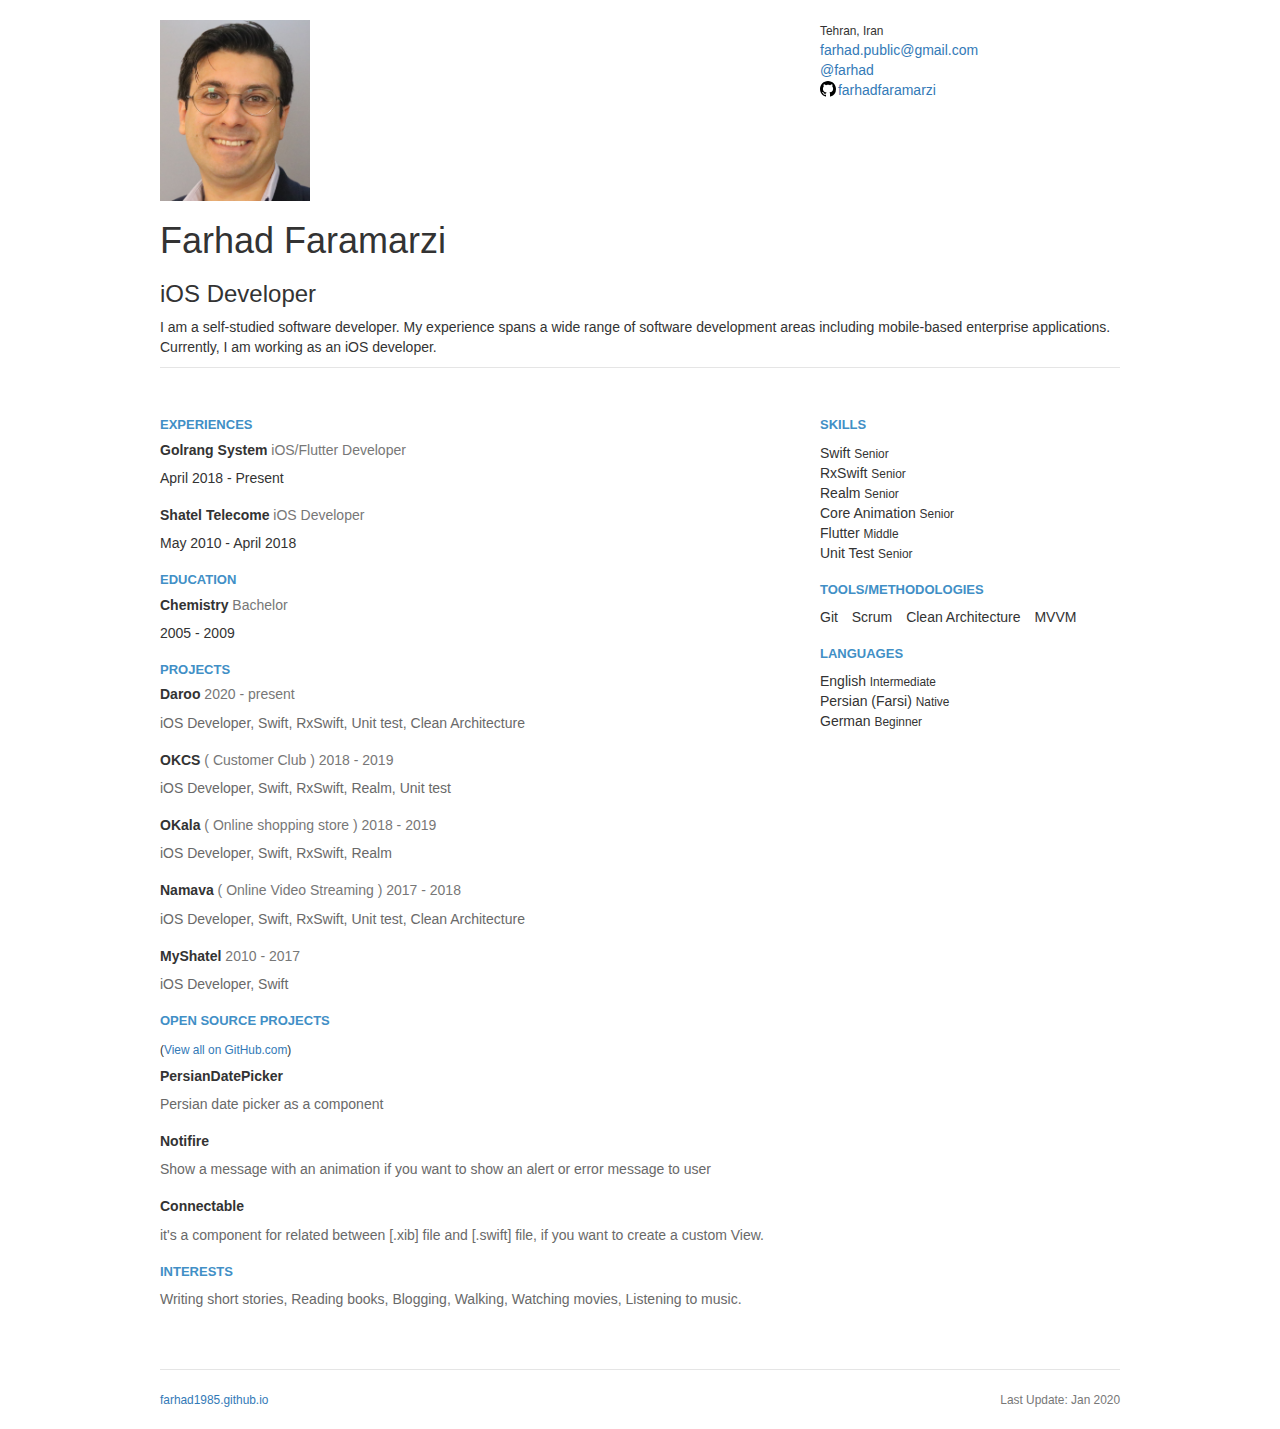
==== index.html @ e3c76b99 "Update index.html" ====
<!doctype html> <html class=no-js> <head> <meta charset=utf-8> <meta name=description content="Farhad Faramarzi, iOS Developer"> <meta name=viewport content="width=device-width, initial-scale=1"> <title>Farhad Faramarzi</title> <link rel=apple-touch-icon href=apple-touch-icon.png>  <link rel=stylesheet href=styles/main.css> </head> <body> <!--[if lt IE 10]>
<p class="browserupgrade">You are using an <strong>outdated</strong> browser. Please <a href="http://browsehappy.com/">upgrade
 your browser</a> to improve your experience.</p>
<![endif]--> 
<div class=container> 
    <div class=header> 
        <div class=row> 
            <div class=col-xs-8>
                <img width="150" src="./pic.png" /> 
                <h1> Farhad Faramarzi </h1> 
                <h3>iOS Developer </h3> 
            </div> <div class=col-xs-4> <div> 
                <small> Tehran, Iran </small> 
            </div> 
            
            <div>
                <a href=mailto:farhad.public@gmail.com>farhad.public@gmail.com</a>
            </div> 
            
            <div> 
                <a href=https://twitter.com/PublicFarhad target=_blank>@farhad</a> 
            </div> 
            
            <div> 
                <a href=https://github.com/farhad1985 target=_blank> 
                    <svg aria-hidden=true class="octicon octicon-mark-github"> 
                        <path d="M8 0C3.58 0 0 3.58 0 8c0 3.54 2.29 6.53 5.47 7.59.4.07.55-.17.55-.38 0-.19-.01-.82-.01-1.49-2.01.37-2.53-.49-2.69-.94-.09-.23-.48-.94-.82-1.13-.28-.15-.68-.52-.01-.53.63-.01 1.08.58 1.23.82.72 1.21 1.87.87 2.33.66.07-.52.28-.87.51-1.07-1.78-.2-3.64-.89-3.64-3.95 0-.87.31-1.59.82-2.15-.08-.2-.36-1.02.08-2.12 0 0 .67-.21 2.2.82.64-.18 1.32-.27 2-.27.68 0 1.36.09 2 .27 1.53-1.04 2.2-.82 2.2-.82.44 1.1.16 1.92.08 2.12.51.56.82 1.27.82 2.15 0 3.07-1.87 3.75-3.65 3.95.29.25.54.73.54 1.48 0 1.07-.01 1.93-.01 2.2 0 .21.15.46.55.38A8.013 8.013 0 0 0 16 8c0-4.42-3.58-8-8-8z">
                        </path> 
                    </svg> farhadfaramarzi 
                </a> 
                </div> 
            </div> 
        </div> 
        
        <p> I am a self-studied software developer. My experience spans a wide range of software development areas including mobile-based enterprise applications. <br> Currently, I am working as an iOS developer. </p> 
    </div> 
    
    <div class=content> 
        <div class=row> 
            <div class="col-xs-4 pull-right"> 
                <section> 
                    <h4> Skills </h4> 
                    <article> 
                        <ul class=list-unstyled>
                             <li> Swift <small>Senior</small> </li> 
                             <li> RxSwift <small>Senior</small> </li> 
                             <li> Realm <small>Senior</small> </li> 
                             <li> Core Animation <small>Senior</small> </li> 
                             <li> Flutter <small>Middle</small> </li> 
                             <li> Unit Test <small>Senior</small> </li> 
                            </ul> 
                        </article> </section> 
                        
                        <section> 
                            <h4> Tools/Methodologies </h4> 
                            <article> <ul class=list-inline> 
                                <li> Git </li> 
                                <li> Scrum </li> 
                                <li>Clean Architecture</li> 
                                <li>MVVM</li> </ul> 
                            </article> 
                        </section> 
                        
                        <section> 
                            <h4> Languages </h4> 
                            <article> 
                                <ul class=list-unstyled> 
                                    <li> English <small>Intermediate</small> </li> 
                                    <li> Persian (Farsi) <small>Native</small> </li>
                                    <li> German <small>Beginner</small> </li> 
                                </ul> 
                            </article> 
                        </section>
                    </div> 
                    
                    <div class="col-xs-8 pull-left"> 
                        <section> 
                            <h4> Experiences </h4>
                             <article> 
                                 <h5>Golrang System 
                                     <small>iOS/Flutter Developer</small> 
                                    </h5> 
                                    <time>April 2018 - Present</time> 
                                </article> 
                                    
                                <article> 
                                    <h5>Shatel Telecome 
                                        <small>iOS Developer</small> 
                                    </h5> 
                                    <time>May 2010 - April 2018</time> 
                                </article> 
                            </section> 
                            
                            <section> 
                                <h4> Education </h4> 
                                <article> 
                                    <h5>Chemistry 
                                        <small>Bachelor</small> 
                                    </h5> 
                                    <time>2005 - 2009</time> 
                                </article> 
                            </section> 
                            
                            <section> 
                                <h4> Projects </h4>
                                <article> 
                                    <h5> Daroo 
                                        <small>
                                            <time>2020 - present</time>
                                        </small> 
                                    </h5> 
                                    <p>iOS Developer, Swift, RxSwift, Unit test, Clean Architecture</p> 
                                </article> 
                                
                                <article> 
                                    <h5>OKCS 
                                        <small>( Customer Club )</small> 
                                        <small>
                                            <time>2018 - 2019</time>
                                        </small> 
                                    </h5> 
                                    <p>iOS Developer, Swift, RxSwift, Realm, Unit test</p> 
                                </article> 
                                
                                <article> 
                                    <h5>OKala 
                                        <small>( Online shopping store )</small>
                                        <small><time>2018 - 2019</time></small> 
                                    </h5>
                                     <p>iOS Developer, Swift, RxSwift, Realm</p> 
                                    </article>
                                    
                                    <article>
                                         <h5>Namava 
                                             <small>( Online Video Streaming )</small> 
                                             <small><time>2017 - 2018</time></small> 
                                        </h5> 
                                        <p>iOS Developer, Swift, RxSwift, Unit test, Clean Architecture</p>
                                    </article> 
                                         
                                    <article> 
                                        <h5>MyShatel 
                                            <small>
                                                <time>2010 - 2017</time>
                                            </small> 
                                        </h5> 
                                        <p>iOS Developer, Swift</p> 
                                    </article> 
                                </section> 

                                <section> 
                                    <h4> Open Source Projects </h4> 
                                    <small>(<a href="https://github.com/farhad1985?tab=repositories" target=_blank>View all on GitHub.com</a>)</small> 
                                    <article> 
                                        <h5>PersianDatePicker</h5> 
                                        <p>Persian date picker as a component</p> 
                                    </article>
                                    
                                    <article> 
                                        <h5>Notifire</h5> 
                                        <p>Show a message with an animation if you want to show an alert or error message to user </p> 
                                    </article>
                                    
                                    <article> 
                                        <h5>Connectable</h5>
                                         <p>it's a component for related between [.xib] file and [.swift] file, if you want to create a custom View.</p> 
                                    </article>
                                </section>
                                
                                <section> 
                                    <h4> Interests </h4> 
                                    <p> Writing short stories, Reading books, Blogging, Walking, Watching movies, Listening to music. </p> 
                                </section>
                            </div> 
                        </div> 
                    </div> 
                    
                    <div class=footer> 
                        <div class=pull-left> 
                            <small> <a href="http://farhad1985.github.io/">farhad1985.github.io</a> </small> 
                        </div> 
                        
                        <div class=pull-right> 
                            <small> Last Update: Jan 2020 </small>
                         </div> 
                        </div> 
                    </div>
                 </body>
                  </html>
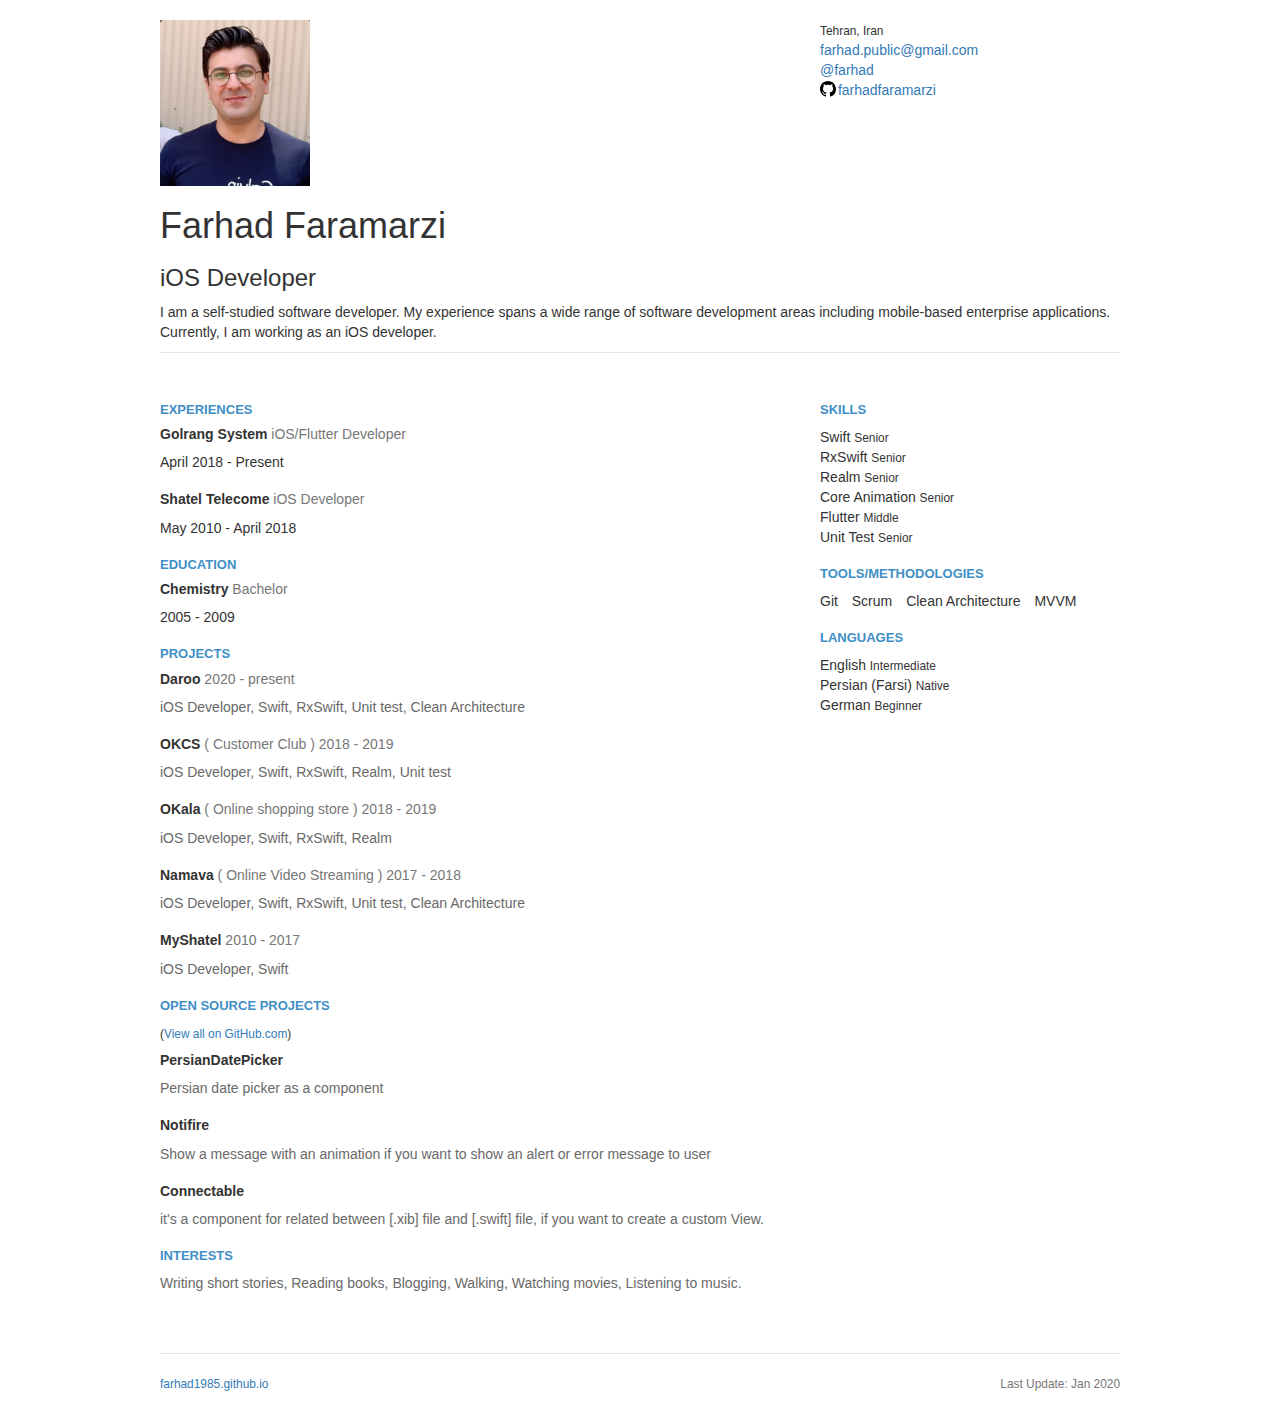
==== commit 0f642f6b: "Update index.html" ====
--- a/index.html
+++ b/index.html
@@ -6,7 +6,7 @@
     <div class=header> 
         <div class=row> 
             <div class=col-xs-8>
-                <img width="150" src="./pic.png" /> 
+                <img width="150" src="./pic.jpg" /> 
                 <h1> Farhad Faramarzi </h1> 
                 <h3>iOS Developer </h3> 
             </div> <div class=col-xs-4> <div> 
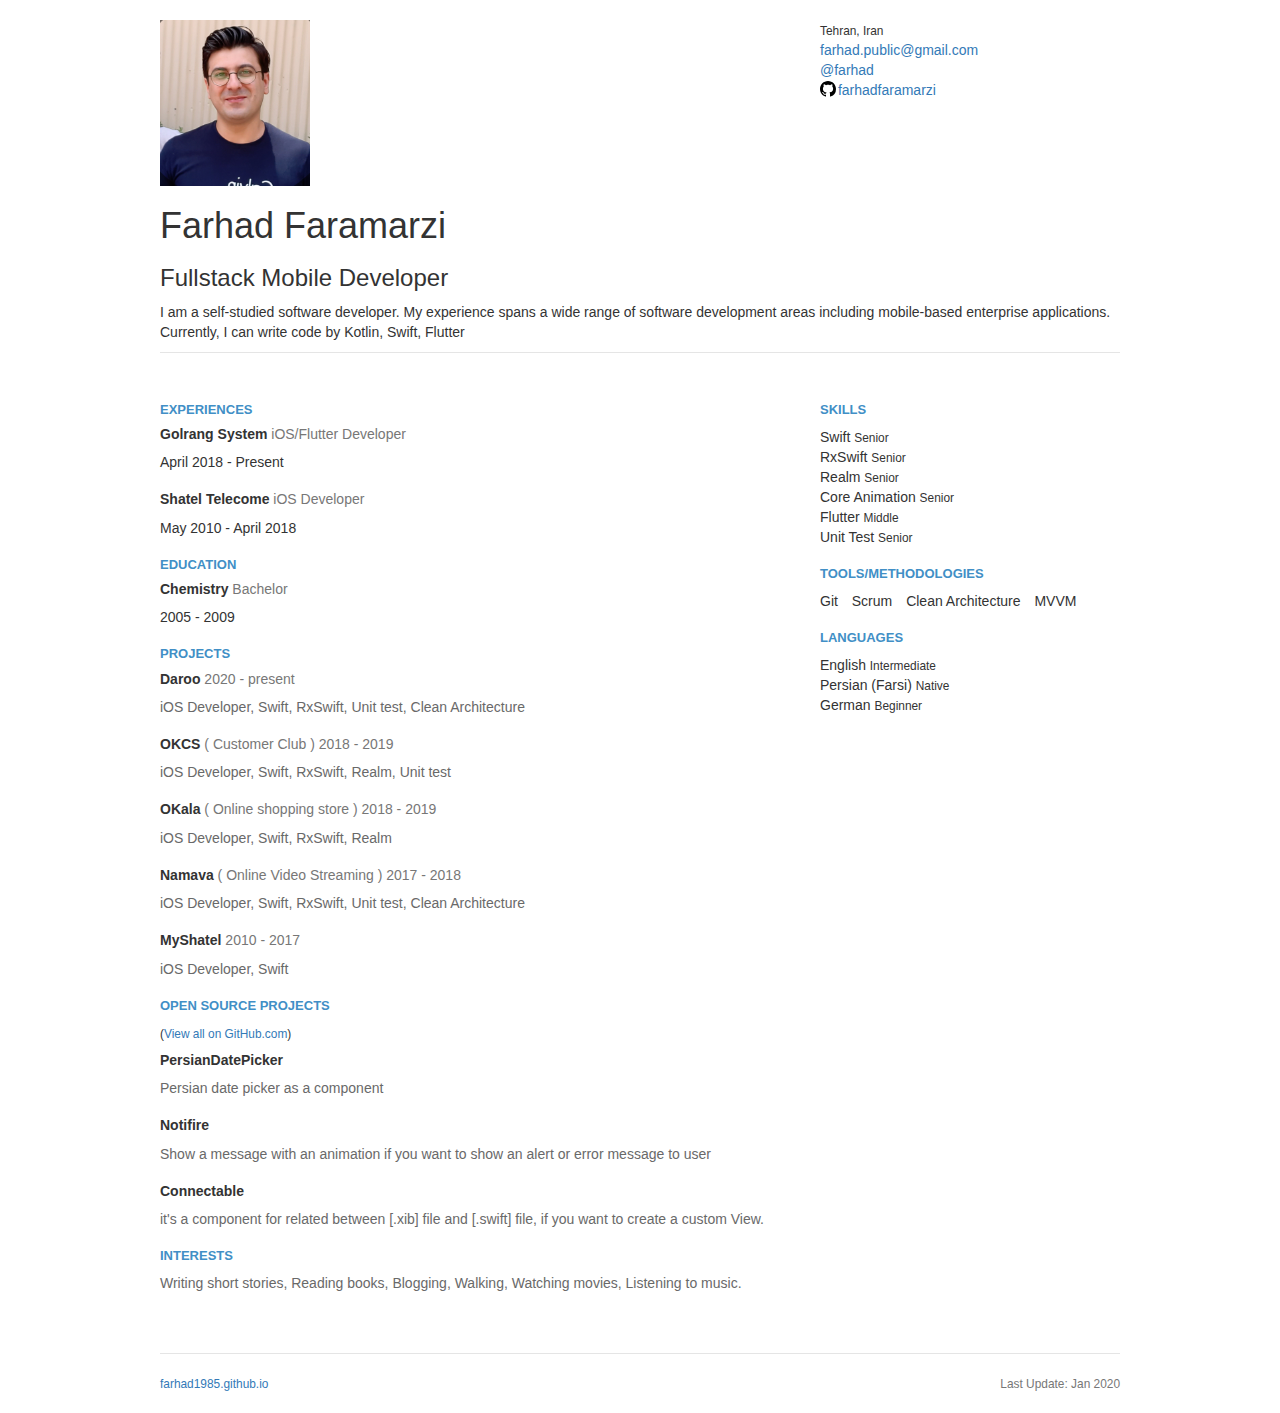
==== commit aebf8153: "Update index.html" ====
--- a/index.html
+++ b/index.html
@@ -6,9 +6,9 @@
     <div class=header> 
         <div class=row> 
             <div class=col-xs-8>
-                <img width="150" src="./pic.jpg" /> 
+                <img width="150" src="./pic.jpg" alt="Avatar" /> 
                 <h1> Farhad Faramarzi </h1> 
-                <h3>iOS Developer </h3> 
+                <h3>Fullstack Mobile Developer </h3> 
             </div> <div class=col-xs-4> <div> 
                 <small> Tehran, Iran </small> 
             </div> 
@@ -32,7 +32,7 @@
             </div> 
         </div> 
         
-        <p> I am a self-studied software developer. My experience spans a wide range of software development areas including mobile-based enterprise applications. <br> Currently, I am working as an iOS developer. </p> 
+        <p> I am a self-studied software developer. My experience spans a wide range of software development areas including mobile-based enterprise applications. <br> Currently, I can write code by Kotlin, Swift, Flutter </p> 
     </div> 
     
     <div class=content> 
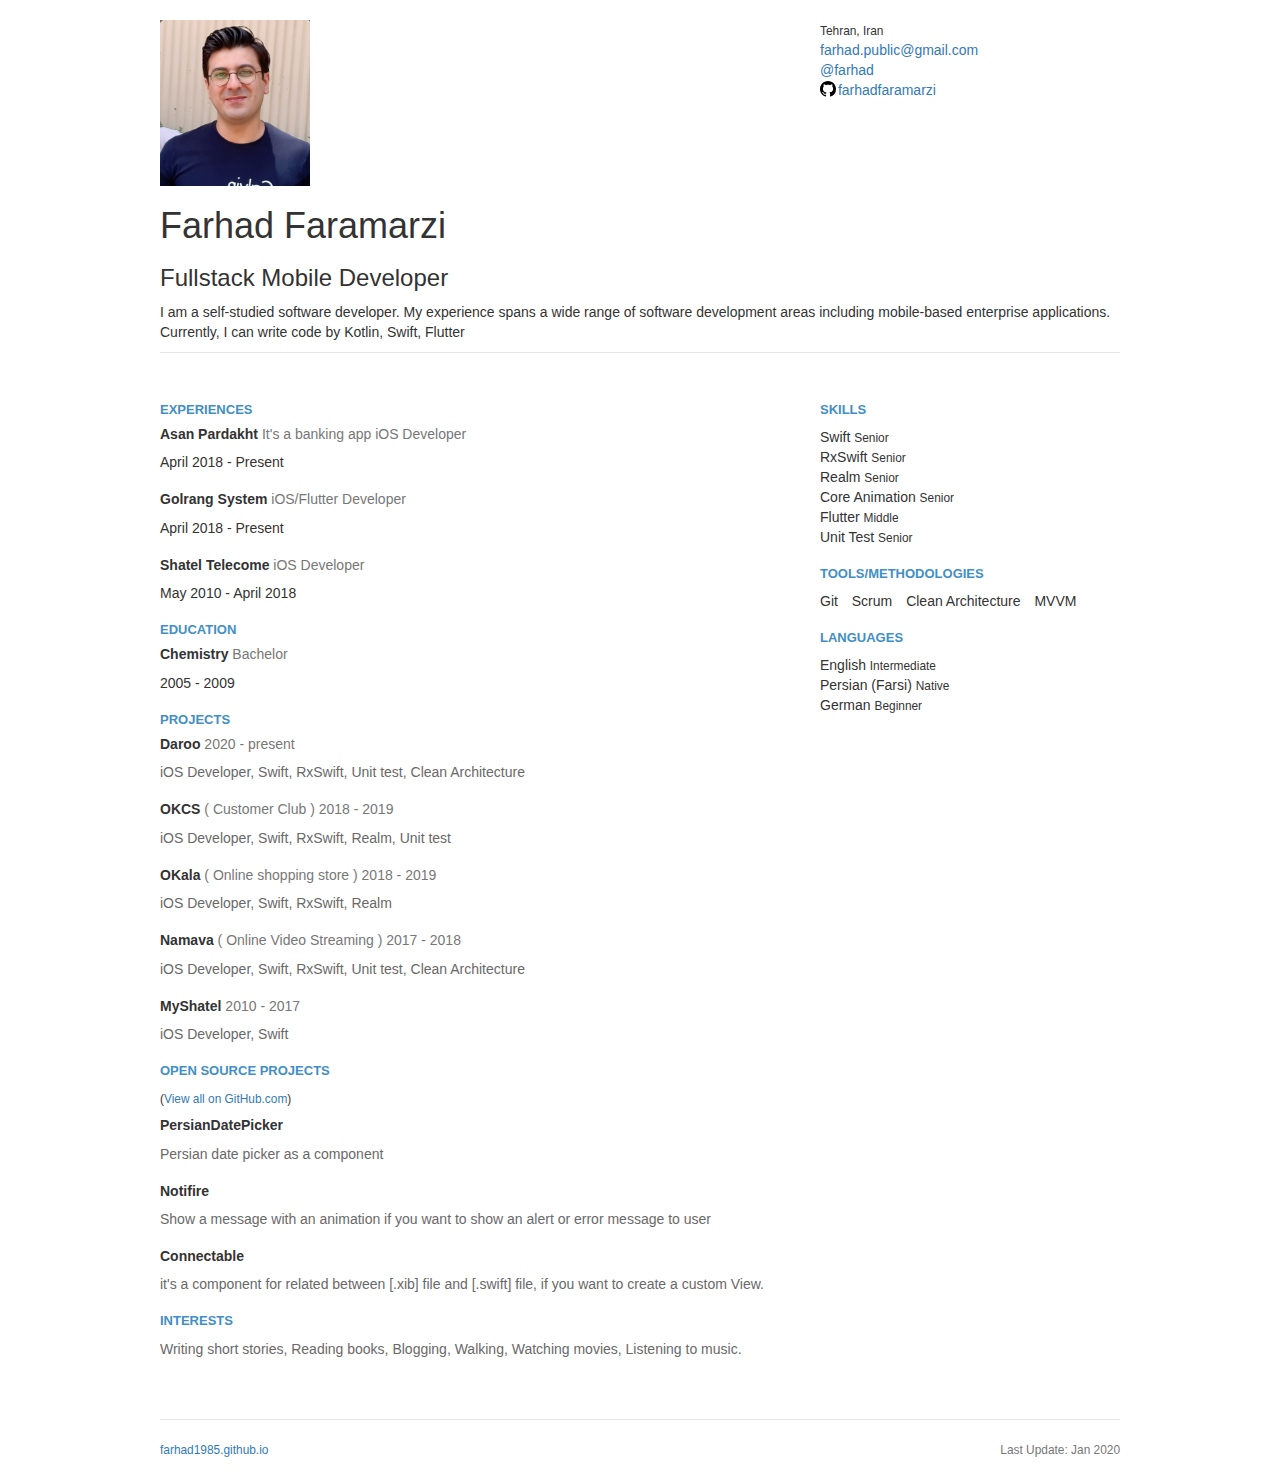
==== commit 8ff8f632: "Update index.html" ====
--- a/index.html
+++ b/index.html
@@ -76,6 +76,13 @@
                     <div class="col-xs-8 pull-left"> 
                         <section> 
                             <h4> Experiences </h4>
+                                                      <article> 
+                                 <h5>Asan Pardakht 
+                                  <small>It's a banking app</small>
+                                     <small>iOS Developer</small> 
+                                    </h5> 
+                                    <time>April 2018 - Present</time> 
+                                </article> 
                              <article> 
                                  <h5>Golrang System 
                                      <small>iOS/Flutter Developer</small> 
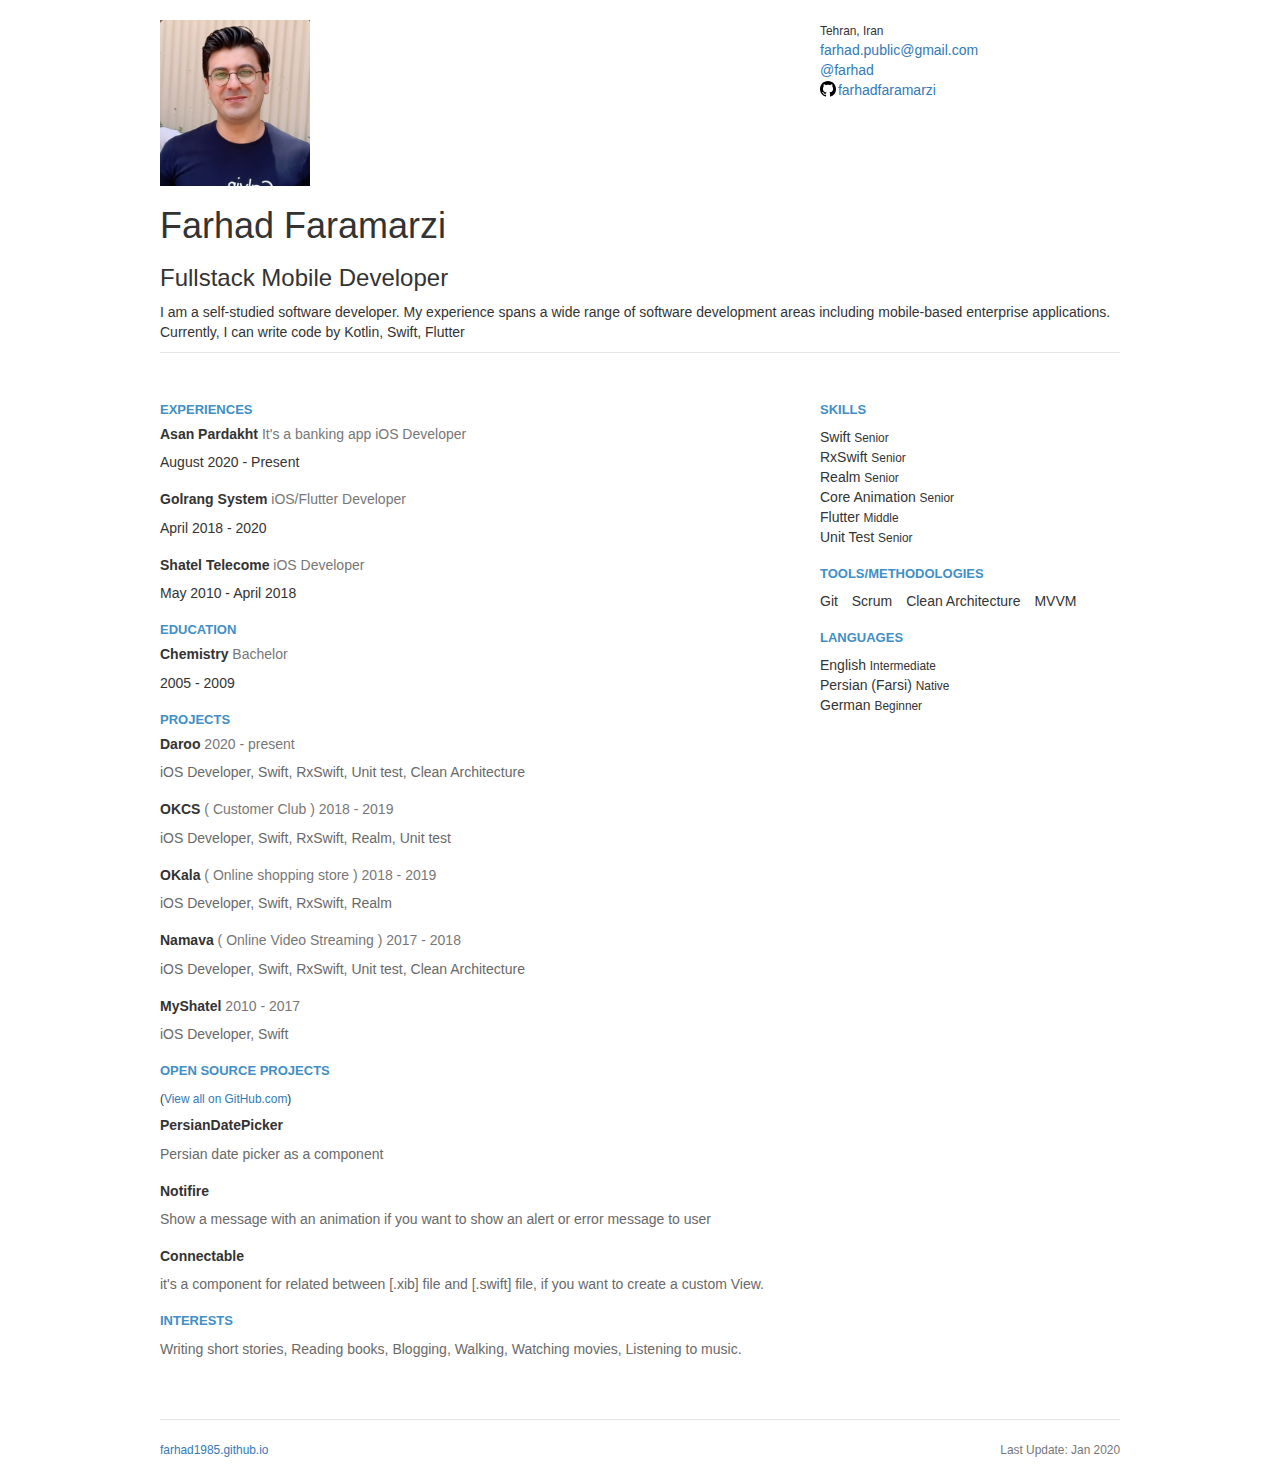
==== commit d8ec7033: "Update index.html" ====
--- a/index.html
+++ b/index.html
@@ -81,13 +81,13 @@
                                   <small>It's a banking app</small>
                                      <small>iOS Developer</small> 
                                     </h5> 
-                                    <time>April 2018 - Present</time> 
+                                    <time>August 2020 - Present</time> 
                                 </article> 
                              <article> 
                                  <h5>Golrang System 
                                      <small>iOS/Flutter Developer</small> 
                                     </h5> 
-                                    <time>April 2018 - Present</time> 
+                                    <time>April 2018 - 2020</time> 
                                 </article> 
                                     
                                 <article> 
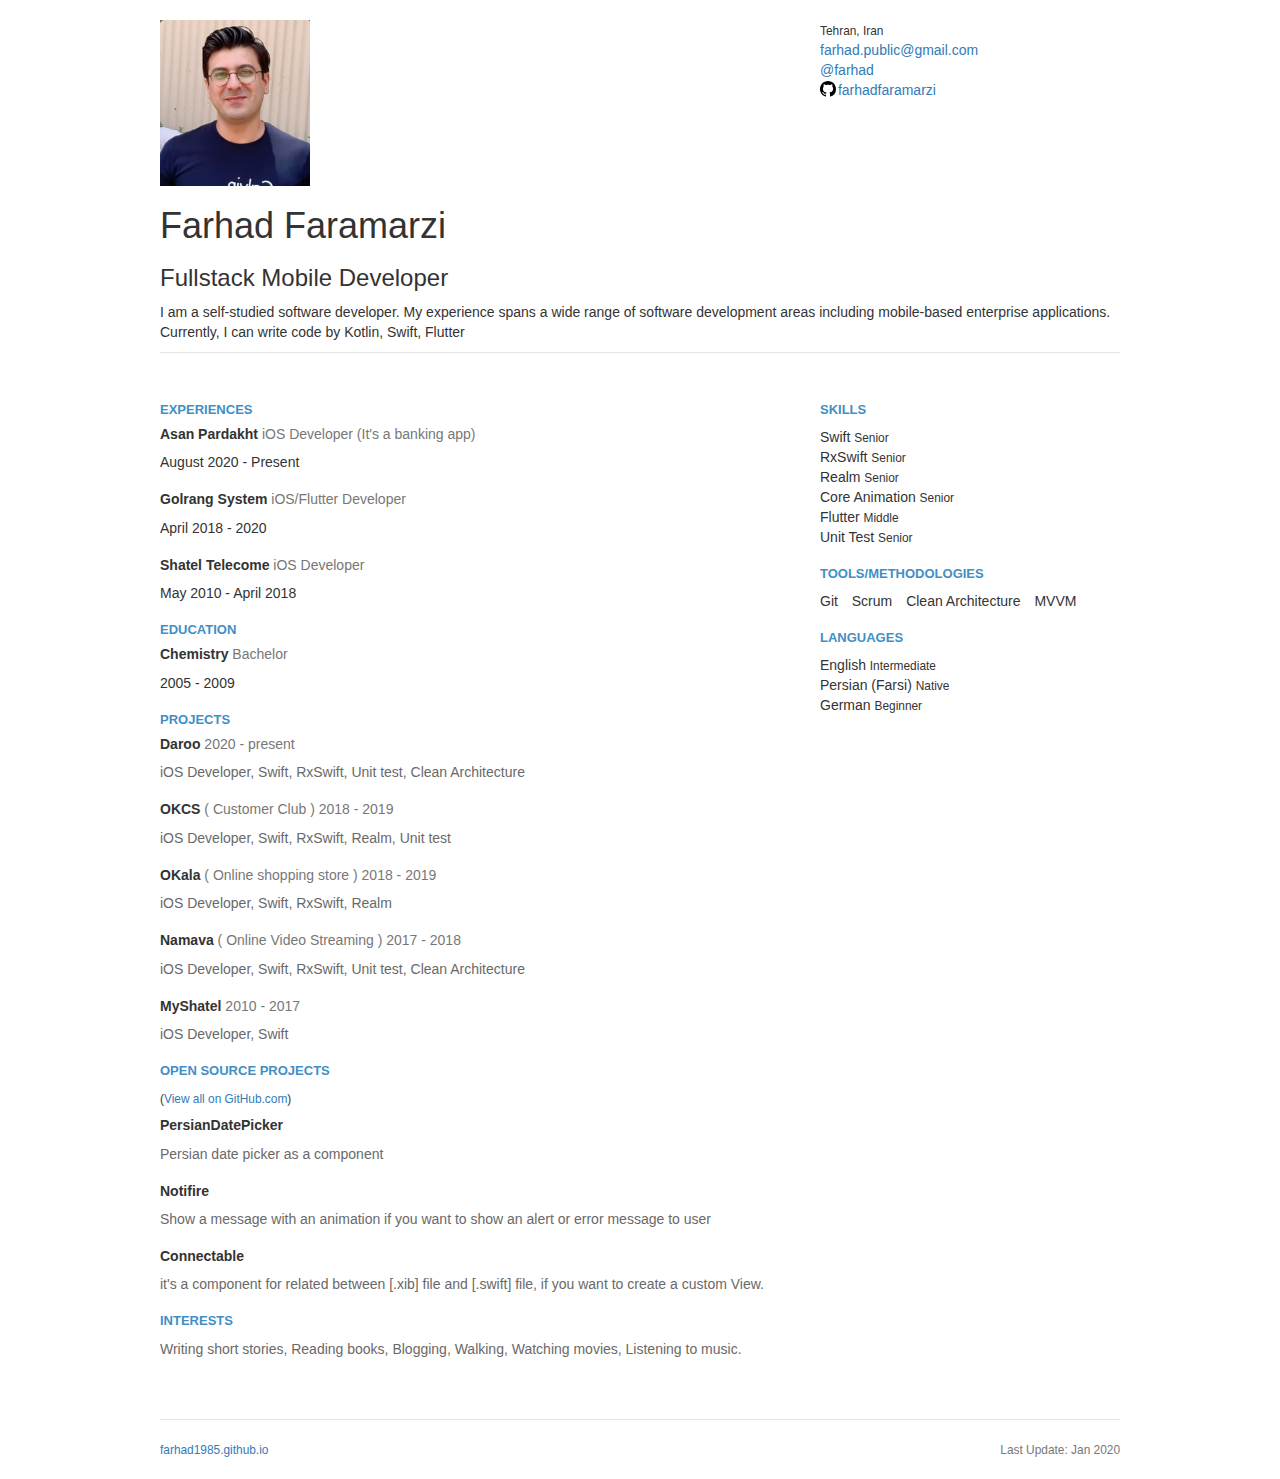
==== commit 1da5b4dc: "Update index.html" ====
--- a/index.html
+++ b/index.html
@@ -78,8 +78,7 @@
                             <h4> Experiences </h4>
                                                       <article> 
                                  <h5>Asan Pardakht 
-                                  <small>It's a banking app</small>
-                                     <small>iOS Developer</small> 
+                                  <small>iOS Developer (It's a banking app)</small>
                                     </h5> 
                                     <time>August 2020 - Present</time> 
                                 </article> 
